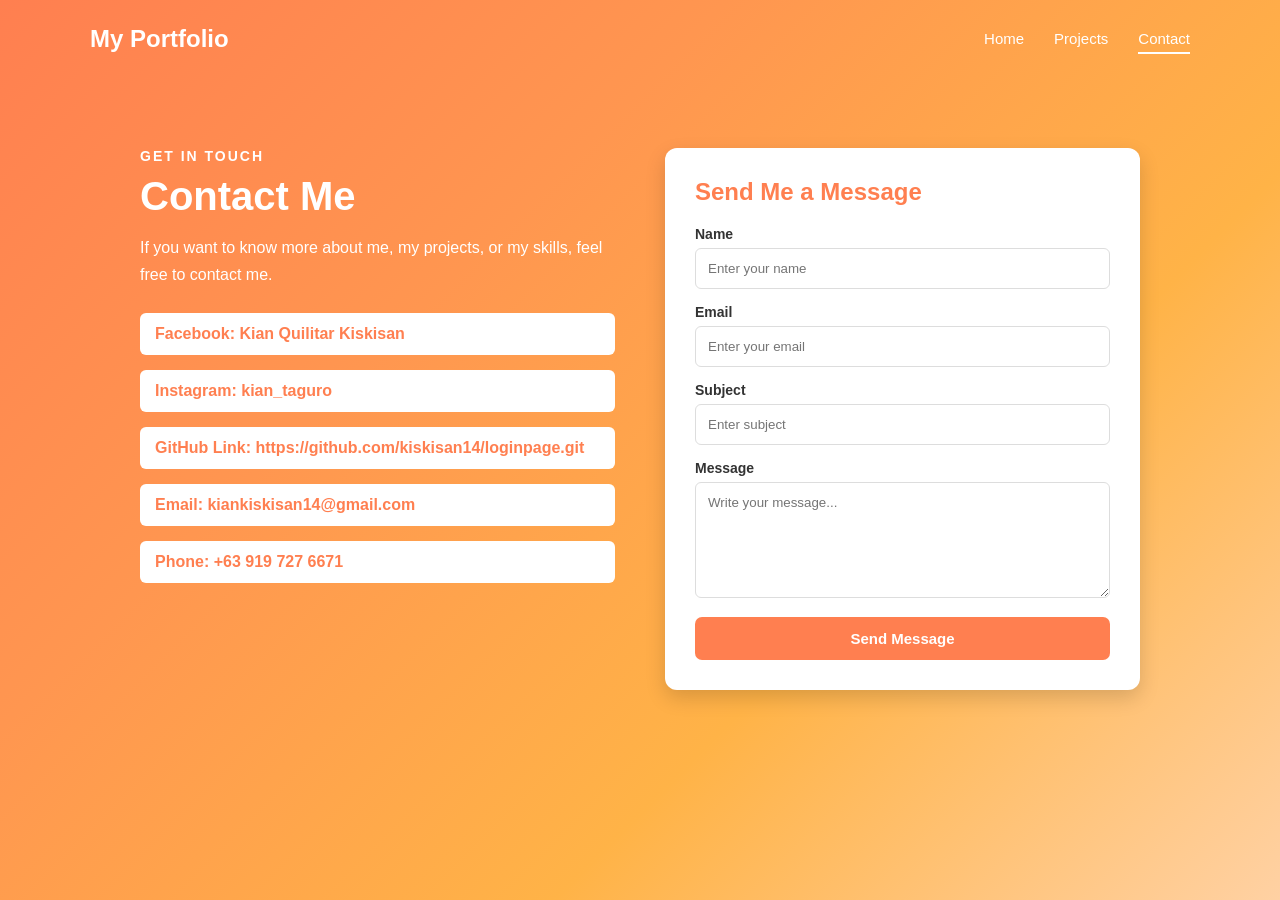
==== html/contact.html @ 3bc83473 "updated" ====
<!DOCTYPE html>
<html lang="en">

<head>
    <meta charset="UTF-8">
    <meta name="viewport" content="width=device-width, initial-scale=1.0">

    <title>My Portfolio | Contact</title>

    <link rel="stylesheet" href="../css/style.css">
</head>

<body>

    <header>

        <nav class="navbar">

            <h2 class="logo">
                My Portfolio
            </h2>


            <ul class="nav-links">

                <li>
                    <a href="home.html">
                        Home
                    </a>
                </li>

                <li>
                    <a href="projects.html">
                        Projects
                    </a>
                </li>

                <li>
                    <a href="contact.html" class="active">
                        Contact
                    </a>
                </li>

            </ul>

        </nav>

    </header>


    <main class="contact-container">


        <div class="contact-info">

            <p class="hello">
                GET IN TOUCH
            </p>


            <h1>
                Contact Me
            </h1>


            <p>
                If you want to know more about me, my projects,
                or my skills, feel free to contact me.
            </p>


            <div class="social-links">

                <a href="#" target="_blank">
                    Facebook: Kian Quilitar Kiskisan
                </a>


                <a href="#" target="_blank">
                    Instagram: kian_taguro
                </a>


                <a href="#" target="_blank">
                    GitHub Link: https://github.com/kiskisan14/loginpage.git
                </a>


                <a href="mailto:your@email.com">
                    Email: kiankiskisan14@gmail.com
                </a>


                <a href="tel:+630000000000">
                    Phone: +63 919 727 6671
                </a>

            </div>

        </div>


        <div class="contact-form">

            <h2>
                Send Me a Message
            </h2>


            <form>

                <div class="form-group">

                    <label for="name">
                        Name
                    </label>

                    <input
                        type="text"
                        id="name"
                        name="name"
                        placeholder="Enter your name"
                        required
                    >

                </div>


                <div class="form-group">

                    <label for="email">
                        Email
                    </label>

                    <input
                        type="email"
                        id="email"
                        name="email"
                        placeholder="Enter your email"
                        required
                    >

                </div>


                <div class="form-group">

                    <label for="subject">
                        Subject
                    </label>

                    <input
                        type="text"
                        id="subject"
                        name="subject"
                        placeholder="Enter subject"
                        required
                    >

                </div>


                <div class="form-group">

                    <label for="message">
                        Message
                    </label>

                    <textarea
                        id="message"
                        name="message"
                        rows="6"
                        placeholder="Write your message..."
                        required
                    ></textarea>

                </div>


                <button type="submit">
                    Send Message
                </button>

            </form>

        </div>

    </main>

</body>

</html>
---- css/style.css ----
* {
    margin: 0;
    padding: 0;
    box-sizing: border-box;
}

body {
    font-family: Arial, sans-serif;
    min-height: 100vh;

    background: linear-gradient(
        135deg,
        #ff7f50,
        #ff9650,
        #ffb347,
        #ffd1a3
    );

    color: #333;
}


/* =========================
   NAVIGATION
========================= */

.navbar {
    width: 90%;
    max-width: 1100px;

    margin: auto;
    padding: 25px 0;

    display: flex;
    justify-content: space-between;
    align-items: center;
}

.logo {
    color: white;
    font-size: 24px;
}

.nav-links {
    display: flex;
    gap: 30px;

    list-style: none;
}

.nav-links a {
    color: white;

    text-decoration: none;

    font-size: 15px;

    transition: 0.3s;
}

.nav-links a:hover,
.nav-links a.active {
    border-bottom: 2px solid white;

    padding-bottom: 5px;
}


/* =========================
   LOGIN PAGE
========================= */

.login-page {
    min-height: 100vh;

    display: flex;
    justify-content: center;
    align-items: center;

    background: linear-gradient(
        135deg,
        #ff7f50,
        #ff9650,
        #ffb347,
        #ffd1a3
    );
}

.login-container {
    width: 100%;

    display: flex;
    justify-content: center;
    align-items: center;

    padding: 20px;
}

.login-box {
    width: 380px;

    background: white;

    padding: 40px;

    border-radius: 15px;

    box-shadow: 0 10px 30px rgba(0, 0, 0, 0.2);
}

.login-box h1 {
    text-align: center;

    color: #333;

    margin-bottom: 8px;
}

.login-box > p {
    text-align: center;

    color: #777;

    margin-bottom: 30px;
}

.input-group {
    margin-bottom: 18px;
}

.input-group label {
    display: block;

    margin-bottom: 7px;

    color: #333;

    font-size: 14px;

    font-weight: bold;
}

.input-group input {
    width: 100%;

    padding: 12px;

    border: 1px solid #ddd;

    border-radius: 7px;

    outline: none;

    font-size: 14px;
}

.input-group input:focus {
    border-color: #ff7f50;
}

.options {
    display: flex;

    justify-content: space-between;
    align-items: center;

    margin-bottom: 20px;

    font-size: 12px;
}

.options a {
    color: #ff7f50;

    text-decoration: none;
}

.options a:hover {
    text-decoration: underline;
}

button {
    cursor: pointer;
}

.login-box button,
.contact-form button {
    width: 100%;

    padding: 13px;

    border: none;

    border-radius: 7px;

    background: #ff7f50;

    color: white;

    font-size: 15px;

    font-weight: bold;

    transition: 0.3s;
}

.login-box button:hover,
.contact-form button:hover {
    background: #e86f45;
}

.register {
    margin-top: 20px;

    text-align: center;

    font-size: 13px;

    color: #777;
}

.register a {
    color: #ff7f50;

    text-decoration: none;

    font-weight: bold;
}


/* =========================
   PROFILE PAGE
========================= */

.hero {
    width: 90%;
    max-width: 1000px;

    min-height: calc(100vh - 90px);

    margin: auto;

    display: flex;
    justify-content: center;
    align-items: center;

    gap: 70px;
}

.profile-image {
    width: 280px;
    height: 280px;

    flex-shrink: 0;

    border-radius: 50%;

    padding: 8px;

    background: white;

    box-shadow: 0 10px 30px rgba(0, 0, 0, 0.2);
}

.profile-image img {
    width: 100%;
    height: 100%;

    object-fit: cover;

    border-radius: 50%;
}

.intro {
    max-width: 550px;
}

.hello {
    color: white;

    font-size: 14px;

    font-weight: bold;

    letter-spacing: 2px;

    margin-bottom: 10px;
}

.intro h1 {
    font-size: 45px;

    color: white;

    margin-bottom: 10px;
}

.intro h2 {
    font-size: 20px;

    color: #fff5ed;

    margin-bottom: 20px;
}

.intro p {
    line-height: 1.7;

    color: white;

    margin-bottom: 15px;
}

.motto {
    font-size: 20px;

    font-weight: bold;

    margin: 20px 0;
}

.button {
    display: inline-block;

    padding: 12px 25px;

    background: white;

    color: #ff7f50;

    border-radius: 6px;

    text-decoration: none;

    font-weight: bold;

    transition: 0.3s;
}

.button:hover {
    background: #333;

    color: white;
}


/* =========================
   GENERAL CONTENT
========================= */

.content {
    width: 90%;
    max-width: 1100px;

    margin: 50px auto;
}

.page-title {
    text-align: center;

    margin-bottom: 35px;
}

.page-title h1 {
    color: white;

    font-size: 35px;

    margin-bottom: 10px;
}

.page-title p:last-child {
    color: white;
}


/* =========================
   PROJECT CARDS
========================= */

.project-cards {
    display: grid;

    grid-template-columns: repeat(3, 1fr);

    gap: 25px;
}

.project-card {
    background: white;

    border-radius: 12px;

    overflow: hidden;

    box-shadow: 0 8px 20px rgba(0, 0, 0, 0.15);

    transition: 0.3s;
}

.project-card:hover {
    transform: translateY(-8px);
}

.project-image {
    width: 100%;

    height: 200px;

    display: block;

    object-fit: cover;
}

.project-content {
    padding: 22px;
}

.project-content h2 {
    color: #ff7f50;

    margin-bottom: 10px;
}

.project-content p {
    color: #666;

    line-height: 1.6;

    margin-bottom: 15px;
}


/* =========================
   TAGS
========================= */

.tags {
    display: flex;

    flex-wrap: wrap;

    gap: 8px;
}

.tags span {
    background: #fff0e8;

    color: #ff7f50;

    padding: 5px 10px;

    border-radius: 20px;

    font-size: 12px;
}


/* =========================
   SKILLS & HOBBIES
========================= */

.section {
    margin-top: 70px;
}

.cards {
    display: grid;

    grid-template-columns: repeat(3, 1fr);

    gap: 25px;
}

.card {
    background: white;

    padding: 25px;

    border-radius: 12px;

    box-shadow: 0 8px 20px rgba(0, 0, 0, 0.15);

    transition: 0.3s;
}

.card:hover {
    transform: translateY(-5px);
}

.card-icon {
    font-size: 35px;

    margin-bottom: 15px;
}

.card h2 {
    color: #ff7f50;

    margin-bottom: 10px;
}

.card p {
    color: #666;

    line-height: 1.6;
}

.skill-list {
    list-style: none;
}

.skill-list li {
    padding: 7px 0;

    color: #666;

    border-bottom: 1px solid #eee;
}


/* =========================
   CONTACT PAGE
========================= */

.contact-container {
    width: 90%;
    max-width: 1000px;

    margin: 70px auto;

    display: grid;

    grid-template-columns: 1fr 1fr;

    gap: 50px;
}

.contact-info h1 {
    font-size: 40px;

    color: white;

    margin-bottom: 15px;
}

.contact-info > p:not(.hello) {
    color: white;

    line-height: 1.7;

    margin-bottom: 25px;
}

.social-links {
    display: flex;

    flex-direction: column;

    gap: 15px;
}

.social-links a {
    display: block;

    padding: 12px 15px;

    background: white;

    color: #ff7f50;

    border-radius: 6px;

    text-decoration: none;

    font-weight: bold;

    transition: 0.3s;
}

.social-links a:hover {
    background: #333;

    color: white;
}


/* =========================
   CONTACT FORM
========================= */

.contact-form {
    background: white;

    padding: 30px;

    border-radius: 12px;

    box-shadow: 0 8px 20px rgba(0, 0, 0, 0.15);
}

.contact-form h2 {
    color: #ff7f50;

    margin-bottom: 20px;
}

.form-group {
    margin-bottom: 15px;
}

.form-group label {
    display: block;

    margin-bottom: 6px;

    font-size: 14px;

    font-weight: bold;
}

.form-group input,
.form-group textarea {
    width: 100%;

    padding: 12px;

    border: 1px solid #ddd;

    border-radius: 6px;

    outline: none;

    font-family: Arial, sans-serif;
}

.form-group input:focus,
.form-group textarea:focus {
    border-color: #ff7f50;
}

.form-group textarea {
    resize: vertical;
}


/* =========================
   RESPONSIVE DESIGN
========================= */

@media (max-width: 800px) {

    .navbar {
        flex-direction: column;

        gap: 15px;
    }

    .hero {
        flex-direction: column;

        text-align: center;

        gap: 30px;

        padding: 40px 0;
    }

    .intro h1 {
        font-size: 35px;
    }

    .project-cards,
    .cards {
        grid-template-columns: 1fr;
    }

    .contact-container {
        grid-template-columns: 1fr;

        margin: 40px auto;
    }

}

@media (max-width: 500px) {

    .profile-image {
        width: 220px;

        height: 220px;
    }

    .intro h1 {
        font-size: 30px;
    }

    .nav-links {
        gap: 15px;
    }

    .login-box {
        padding: 30px 25px;
    }

}
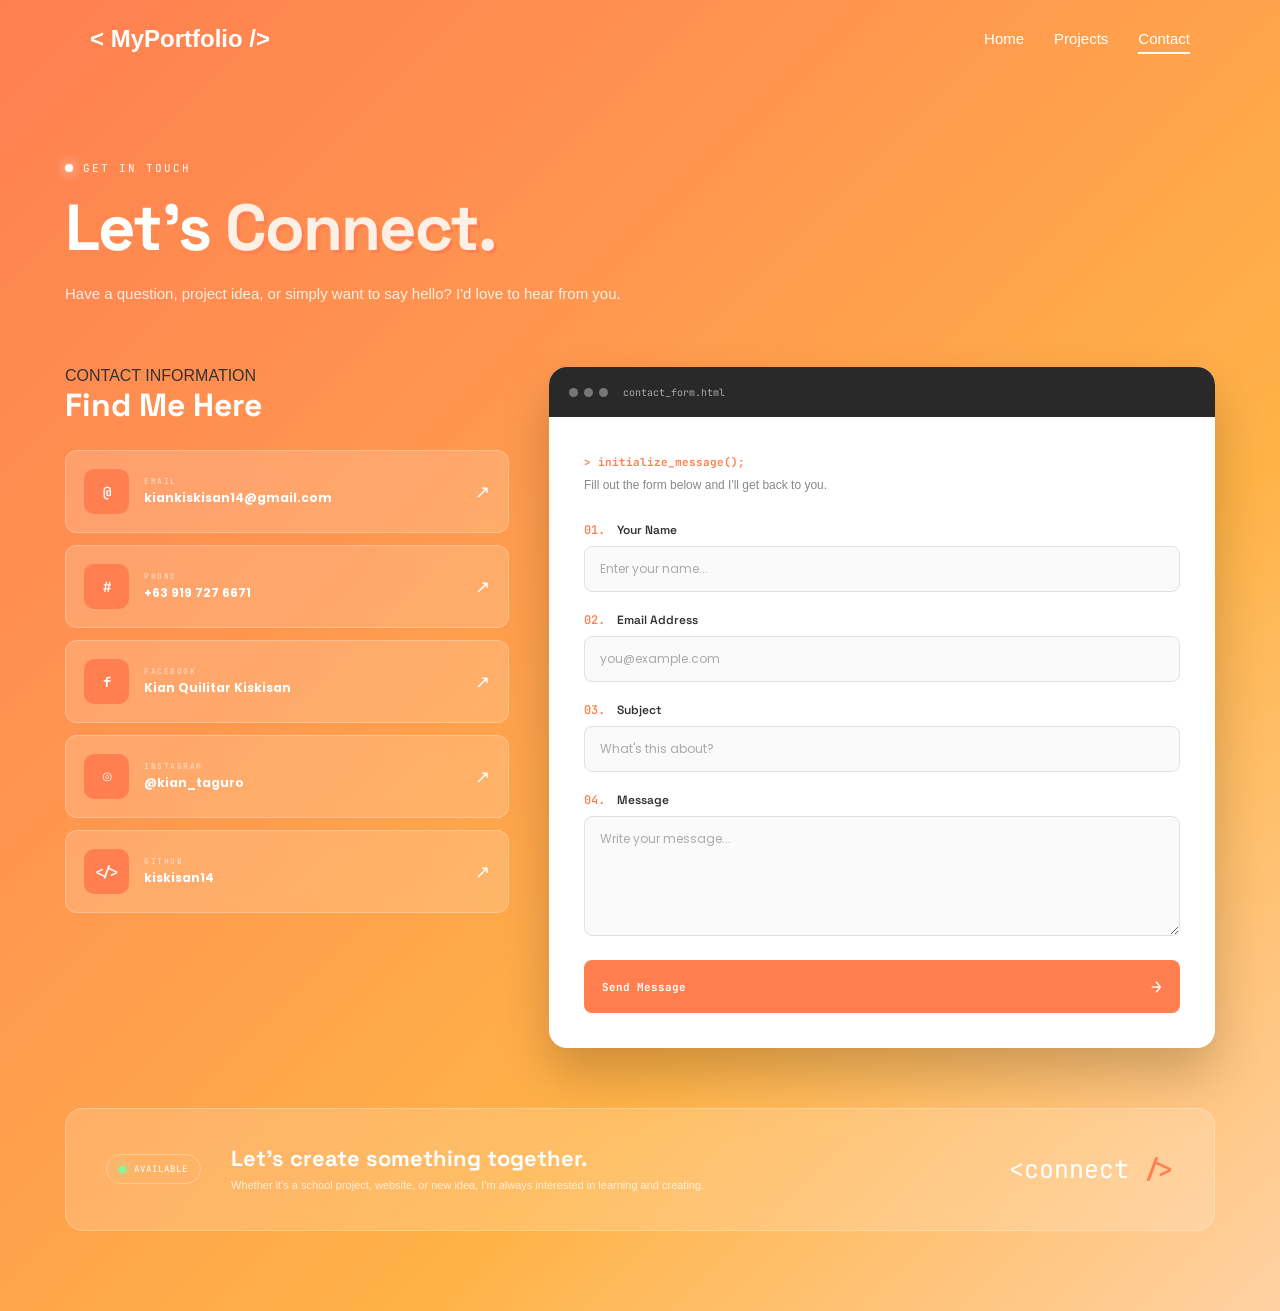
==== commit c6254512: "mao najud ni" ====
--- a/html/contact.html
+++ b/html/contact.html
@@ -2,43 +2,92 @@
 <html lang="en">
 
 <head>
+
     <meta charset="UTF-8">
-    <meta name="viewport" content="width=device-width, initial-scale=1.0">
+
+    <meta
+        name="viewport"
+        content="width=device-width, initial-scale=1.0"
+    >
 
     <title>My Portfolio | Contact</title>
 
-    <link rel="stylesheet" href="../css/style.css">
+
+    <link rel="preconnect" href="https://fonts.googleapis.com">
+
+    <link
+        rel="preconnect"
+        href="https://fonts.gstatic.com"
+        crossorigin
+    >
+
+    <link
+        href="https://fonts.googleapis.com/css2?family=JetBrains+Mono:wght@400;500;600;700&family=Poppins:wght@300;400;500;600;700&family=Space+Grotesk:wght@400;500;600;700&display=swap"
+        rel="stylesheet"
+    >
+
+
+    <link
+        rel="stylesheet"
+        href="../css/style.css"
+    >
+
+
+
+    <link
+        rel="stylesheet"
+        href="../css/contact.css"
+    >
+
 </head>
 
+
 <body>
 
+
+
     <header>
 
         <nav class="navbar">
 
             <h2 class="logo">
-                My Portfolio
+
+                <span>&lt;</span>
+                MyPortfolio
+                <span>/&gt;</span>
+
             </h2>
 
 
             <ul class="nav-links">
 
                 <li>
+
                     <a href="home.html">
                         Home
                     </a>
+
                 </li>
 
+
                 <li>
+
                     <a href="projects.html">
                         Projects
                     </a>
+
                 </li>
 
+
                 <li>
-                    <a href="contact.html" class="active">
+
+                    <a
+                        href="contact.html"
+                        class="active"
+                    >
                         Contact
                     </a>
+
                 </li>
 
             </ul>
@@ -48,145 +97,431 @@
     </header>
 
 
-    <main class="contact-container">
-
-
-        <div class="contact-info">
-
-            <p class="hello">
+
+    <main class="contact-page">
+
+
+        <section class="contact-hero">
+
+
+            <div class="contact-label">
+
+                <span></span>
+
                 GET IN TOUCH
+
+            </div>
+
+
+            <h1>
+
+                Let's
+                <span>Connect.</span>
+
+            </h1>
+
+
+            <p>
+
+                Have a question, project idea, or simply want
+                to say hello? I'd love to hear from you.
+
             </p>
 
 
-            <h1>
-                Contact Me
-            </h1>
-
-
-            <p>
-                If you want to know more about me, my projects,
-                or my skills, feel free to contact me.
-            </p>
-
-
-            <div class="social-links">
-
-                <a href="#" target="_blank">
-                    Facebook: Kian Quilitar Kiskisan
+        </section>
+
+
+
+        <section class="contact-grid">
+
+
+
+            <div class="contact-details">
+
+
+                <div class="details-heading">
+
+                    <p class="section-label">
+                        CONTACT INFORMATION
+                    </p>
+
+                    <h2>
+                        Find Me Here
+                    </h2>
+
+                </div>
+
+
+                <a
+                    href="mailto:kiankiskisan14@gmail.com"
+                    class="contact-card"
+                >
+
+                    <div class="contact-icon">
+                        @
+                    </div>
+
+
+                    <div class="contact-card-content">
+
+                        <span>
+                            EMAIL
+                        </span>
+
+                        <strong>
+                            kiankiskisan14@gmail.com
+                        </strong>
+
+                    </div>
+
+
+                    <div class="contact-arrow">
+                        ↗
+                    </div>
+
                 </a>
 
 
-                <a href="#" target="_blank">
-                    Instagram: kian_taguro
+
+                <a
+                    href="tel:+639197276671"
+                    class="contact-card"
+                >
+
+                    <div class="contact-icon">
+                        #
+                    </div>
+
+
+                    <div class="contact-card-content">
+
+                        <span>
+                            PHONE
+                        </span>
+
+                        <strong>
+                            +63 919 727 6671
+                        </strong>
+
+                    </div>
+
+
+                    <div class="contact-arrow">
+                        ↗
+                    </div>
+
                 </a>
 
 
-                <a href="#" target="_blank">
-                    GitHub Link: https://github.com/kiskisan14/loginpage.git
+                <a
+                    href="#"
+                    target="_blank"
+                    class="contact-card"
+                >
+
+                    <div class="contact-icon">
+                        f
+                    </div>
+
+
+                    <div class="contact-card-content">
+
+                        <span>
+                            FACEBOOK
+                        </span>
+
+                        <strong>
+                            Kian Quilitar Kiskisan
+                        </strong>
+
+                    </div>
+
+
+                    <div class="contact-arrow">
+                        ↗
+                    </div>
+
                 </a>
 
 
-                <a href="mailto:your@email.com">
-                    Email: kiankiskisan14@gmail.com
+                <a
+                    href="#"
+                    target="_blank"
+                    class="contact-card"
+                >
+
+                    <div class="contact-icon">
+                        ◎
+                    </div>
+
+
+                    <div class="contact-card-content">
+
+                        <span>
+                            INSTAGRAM
+                        </span>
+
+                        <strong>
+                            @kian_taguro
+                        </strong>
+
+                    </div>
+
+
+                    <div class="contact-arrow">
+                        ↗
+                    </div>
+
                 </a>
 
 
-                <a href="tel:+630000000000">
-                    Phone: +63 919 727 6671
+                <a
+                    href="https://github.com/kiskisan14/loginpage.git"
+                    target="_blank"
+                    class="contact-card"
+                >
+
+                    <div class="contact-icon">
+                        &lt;/&gt;
+                    </div>
+
+
+                    <div class="contact-card-content">
+
+                        <span>
+                            GITHUB
+                        </span>
+
+                        <strong>
+                            kiskisan14
+                        </strong>
+
+                    </div>
+
+
+                    <div class="contact-arrow">
+                        ↗
+                    </div>
+
                 </a>
 
+
             </div>
 
-        </div>
-
-
-        <div class="contact-form">
-
-            <h2>
-                Send Me a Message
-            </h2>
-
-
-            <form>
-
-                <div class="form-group">
-
-                    <label for="name">
-                        Name
-                    </label>
-
-                    <input
-                        type="text"
-                        id="name"
-                        name="name"
-                        placeholder="Enter your name"
-                        required
-                    >
+
+            <div class="message-box">
+
+
+                <div class="terminal-header">
+
+                    <div class="terminal-dots">
+
+                        <span></span>
+                        <span></span>
+                        <span></span>
+
+                    </div>
+
+
+                    <p>
+                        contact_form.html
+                    </p>
 
                 </div>
 
 
-                <div class="form-group">
-
-                    <label for="email">
-                        Email
-                    </label>
-
-                    <input
-                        type="email"
-                        id="email"
-                        name="email"
-                        placeholder="Enter your email"
-                        required
-                    >
+
+                <div class="message-content">
+
+
+                    <div class="form-intro">
+
+                        <span>
+                            &gt; initialize_message();
+                        </span>
+
+                        <p>
+                            Fill out the form below and
+                            I'll get back to you.
+                        </p>
+
+                    </div>
+
+
+
+                    <form>
+
+
+                        <div class="form-group">
+
+                            <label for="name">
+
+                                <span>
+                                    01.
+                                </span>
+
+                                Your Name
+
+                            </label>
+
+
+                            <input
+                                type="text"
+                                id="name"
+                                name="name"
+                                placeholder="Enter your name..."
+                                required
+                            >
+
+                        </div>
+
+
+                        <div class="form-group">
+
+                            <label for="email">
+
+                                <span>
+                                    02.
+                                </span>
+
+                                Email Address
+
+                            </label>
+
+
+                            <input
+                                type="email"
+                                id="email"
+                                name="email"
+                                placeholder="you@example.com"
+                                required
+                            >
+
+                        </div>
+
+
+
+                        <div class="form-group">
+
+                            <label for="subject">
+
+                                <span>
+                                    03.
+                                </span>
+
+                                Subject
+
+                            </label>
+
+
+                            <input
+                                type="text"
+                                id="subject"
+                                name="subject"
+                                placeholder="What's this about?"
+                                required
+                            >
+
+                        </div>
+
+
+
+                        <div class="form-group">
+
+                            <label for="message">
+
+                                <span>
+                                    04.
+                                </span>
+
+                                Message
+
+                            </label>
+
+
+                            <textarea
+                                id="message"
+                                name="message"
+                                rows="5"
+                                placeholder="Write your message..."
+                                required
+                            ></textarea>
+
+                        </div>
+
+
+
+                        <button
+                            type="submit"
+                            class="send-button"
+                        >
+
+                            Send Message
+
+                            <span>
+                                →
+                            </span>
+
+                        </button>
+
+
+                    </form>
 
                 </div>
 
-
-                <div class="form-group">
-
-                    <label for="subject">
-                        Subject
-                    </label>
-
-                    <input
-                        type="text"
-                        id="subject"
-                        name="subject"
-                        placeholder="Enter subject"
-                        required
-                    >
-
-                </div>
-
-
-                <div class="form-group">
-
-                    <label for="message">
-                        Message
-                    </label>
-
-                    <textarea
-                        id="message"
-                        name="message"
-                        rows="6"
-                        placeholder="Write your message..."
-                        required
-                    ></textarea>
-
-                </div>
-
-
-                <button type="submit">
-                    Send Message
-                </button>
-
-            </form>
-
-        </div>
+            </div>
+
+
+        </section>
+
+
+        <section class="availability">
+
+
+            <div class="availability-status">
+
+                <span></span>
+
+                AVAILABLE
+
+            </div>
+
+
+            <div class="availability-text">
+
+                <h2>
+                    Let's create something together.
+                </h2>
+
+                <p>
+                    Whether it's a school project,
+                    website, or new idea, I'm always
+                    interested in learning and creating.
+                </p>
+
+            </div>
+
+
+            <div class="availability-code">
+
+                <span>
+                    &lt;connect
+                </span>
+
+                <strong>
+                    /&gt;
+                </strong>
+
+            </div>
+
+
+        </section>
+
 
     </main>
 
+
 </body>
 
 </html>
--- a/css/style.css
+++ b/css/style.css
@@ -1,3 +1,7 @@
+html {
+    scroll-behavior: smooth;
+}
+
 * {
     margin: 0;
     padding: 0;
--- a/css/contact.css
+++ b/css/contact.css
@@ -0,0 +1,707 @@
+
+
+.contact-page {
+
+    width: 90%;
+
+    max-width: 1150px;
+
+    margin: auto;
+
+    padding-bottom: 80px;
+
+}
+
+
+
+
+.contact-hero {
+
+    padding: 80px 0 60px;
+
+}
+
+
+.contact-label {
+
+    display: inline-flex;
+
+    align-items: center;
+
+    gap: 10px;
+
+    color: white;
+
+    font-family: 'JetBrains Mono', monospace;
+
+    font-size: 11px;
+
+    letter-spacing: 2px;
+
+    margin-bottom: 20px;
+
+}
+
+
+.contact-label span {
+
+    width: 8px;
+
+    height: 8px;
+
+    border-radius: 50%;
+
+    background: white;
+
+    box-shadow: 0 0 12px white;
+
+}
+
+
+.contact-hero h1 {
+
+    color: white;
+
+    font-family: 'Space Grotesk', sans-serif;
+
+    font-size: 65px;
+
+    line-height: 1;
+
+    letter-spacing: -2px;
+
+    margin-bottom: 20px;
+
+}
+
+
+.contact-hero h1 span {
+
+    color: #fff0e5;
+
+    text-shadow: 3px 3px 0 #ff7f50;
+
+}
+
+
+.contact-hero > p {
+
+    max-width: 600px;
+
+    color: rgba(255, 255, 255, 0.85);
+
+    font-size: 15px;
+
+    line-height: 1.8;
+
+}
+
+
+
+.contact-grid {
+
+    display: grid;
+
+    grid-template-columns: 0.8fr 1.2fr;
+
+    gap: 40px;
+
+    align-items: start;
+
+}
+
+
+
+.details-heading {
+
+    margin-bottom: 25px;
+
+}
+
+
+.details-heading h2 {
+
+    color: white;
+
+    font-family: 'Space Grotesk', sans-serif;
+
+    font-size: 32px;
+
+}
+
+
+
+.contact-card {
+
+    display: flex;
+
+    align-items: center;
+
+    gap: 15px;
+
+    padding: 18px;
+
+    margin-bottom: 12px;
+
+    text-decoration: none;
+
+    background: rgba(255, 255, 255, 0.16);
+
+    border: 1px solid rgba(255, 255, 255, 0.25);
+
+    border-radius: 12px;
+
+    backdrop-filter: blur(8px);
+
+    transition: 0.3s;
+
+}
+
+
+.contact-card:hover {
+
+    background: white;
+
+    transform: translateX(7px);
+
+}
+
+
+.contact-icon {
+
+    min-width: 45px;
+
+    height: 45px;
+
+    display: flex;
+
+    justify-content: center;
+
+    align-items: center;
+
+    background: #ff7f50;
+
+    color: white;
+
+    border-radius: 10px;
+
+    font-family: 'JetBrains Mono', monospace;
+
+    font-size: 14px;
+
+    font-weight: bold;
+
+}
+
+
+.contact-card-content {
+
+    display: flex;
+
+    flex-direction: column;
+
+    gap: 3px;
+
+    overflow: hidden;
+
+}
+
+
+.contact-card-content span {
+
+    color: rgba(255, 255, 255, 0.65);
+
+    font-family: 'JetBrains Mono', monospace;
+
+    font-size: 8px;
+
+    letter-spacing: 1.5px;
+
+}
+
+
+.contact-card-content strong {
+
+    color: white;
+
+    font-family: 'Poppins', sans-serif;
+
+    font-size: 12px;
+
+    white-space: nowrap;
+
+    overflow: hidden;
+
+    text-overflow: ellipsis;
+
+}
+
+
+.contact-card:hover .contact-card-content span {
+
+    color: #999;
+
+}
+
+
+.contact-card:hover .contact-card-content strong {
+
+    color: #222;
+
+}
+
+
+.contact-arrow {
+
+    margin-left: auto;
+
+    color: white;
+
+    font-size: 18px;
+
+}
+
+
+.contact-card:hover .contact-arrow {
+
+    color: #ff7f50;
+
+}
+
+
+
+.message-box {
+
+    overflow: hidden;
+
+    background: white;
+
+    border-radius: 18px;
+
+    box-shadow:
+        0 25px 50px rgba(0, 0, 0, 0.2);
+
+}
+
+
+
+.terminal-header {
+
+    height: 50px;
+
+    display: flex;
+
+    align-items: center;
+
+    gap: 15px;
+
+    padding: 0 20px;
+
+    background: #292929;
+
+}
+
+
+.terminal-dots {
+
+    display: flex;
+
+    gap: 6px;
+
+}
+
+
+.terminal-dots span {
+
+    width: 9px;
+
+    height: 9px;
+
+    border-radius: 50%;
+
+    background: #777;
+
+}
+
+
+.terminal-header p {
+
+    color: #aaa;
+
+    font-family: 'JetBrains Mono', monospace;
+
+    font-size: 10px;
+
+}
+
+
+
+.message-content {
+
+    padding: 35px;
+
+}
+
+
+.form-intro {
+
+    margin-bottom: 30px;
+
+}
+
+
+.form-intro span {
+
+    color: #ff7f50;
+
+    font-family: 'JetBrains Mono', monospace;
+
+    font-size: 11px;
+
+    font-weight: bold;
+
+}
+
+
+.form-intro p {
+
+    color: #888;
+
+    font-size: 12px;
+
+    margin-top: 8px;
+
+}
+
+
+
+.form-group {
+
+    margin-bottom: 20px;
+
+}
+
+
+.form-group label {
+
+    display: block;
+
+    color: #333;
+
+    font-family: 'Space Grotesk', sans-serif;
+
+    font-size: 12px;
+
+    font-weight: 600;
+
+    margin-bottom: 8px;
+
+}
+
+
+.form-group label span {
+
+    color: #ff7f50;
+
+    font-family: 'JetBrains Mono', monospace;
+
+    margin-right: 5px;
+
+}
+
+
+.form-group input,
+.form-group textarea {
+
+    width: 100%;
+
+    box-sizing: border-box;
+
+    padding: 13px 15px;
+
+    border: 1px solid #e2e2e2;
+
+    border-radius: 8px;
+
+    background: #fafafa;
+
+    color: #333;
+
+    font-family: 'Poppins', sans-serif;
+
+    font-size: 12px;
+
+    outline: none;
+
+    transition: 0.3s;
+
+}
+
+
+.form-group textarea {
+
+    resize: vertical;
+
+    min-height: 120px;
+
+}
+
+
+.form-group input:focus,
+.form-group textarea:focus {
+
+    border-color: #ff7f50;
+
+    background: white;
+
+    box-shadow:
+        0 0 0 3px rgba(255, 127, 80, 0.12);
+
+}
+
+
+.form-group input::placeholder,
+.form-group textarea::placeholder {
+
+    color: #aaa;
+
+}
+
+
+
+
+.send-button {
+
+    width: 100%;
+
+    display: flex;
+
+    justify-content: space-between;
+
+    align-items: center;
+
+    padding: 15px 18px;
+
+    border: none;
+
+    border-radius: 8px;
+
+    background: #ff7f50;
+
+    color: white;
+
+    font-family: 'JetBrains Mono', monospace;
+
+    font-size: 11px;
+
+    font-weight: bold;
+
+    cursor: pointer;
+
+    transition: 0.3s;
+
+}
+
+
+.send-button:hover {
+
+    background: #333;
+
+    transform: translateY(-2px);
+
+}
+
+
+.send-button span {
+
+    font-size: 18px;
+
+}
+
+
+
+.availability {
+
+    display: flex;
+
+    align-items: center;
+
+    gap: 30px;
+
+    margin-top: 60px;
+
+    padding: 35px 40px;
+
+    border-radius: 18px;
+
+    background: rgba(255, 255, 255, 0.16);
+
+    border: 1px solid rgba(255, 255, 255, 0.25);
+
+    backdrop-filter: blur(10px);
+
+}
+
+
+.availability-status {
+
+    display: flex;
+
+    align-items: center;
+
+    gap: 8px;
+
+    padding: 8px 12px;
+
+    border: 1px solid rgba(255, 255, 255, 0.3);
+
+    border-radius: 30px;
+
+    color: white;
+
+    font-family: 'JetBrains Mono', monospace;
+
+    font-size: 9px;
+
+    letter-spacing: 1px;
+
+}
+
+
+.availability-status span {
+
+    width: 7px;
+
+    height: 7px;
+
+    border-radius: 50%;
+
+    background: #7cff9b;
+
+    box-shadow: 0 0 10px #7cff9b;
+
+}
+
+
+.availability-text {
+
+    flex: 1;
+
+}
+
+
+.availability-text h2 {
+
+    color: white;
+
+    font-family: 'Space Grotesk', sans-serif;
+
+    font-size: 22px;
+
+    margin-bottom: 5px;
+
+}
+
+
+.availability-text p {
+
+    color: rgba(255, 255, 255, 0.75);
+
+    font-size: 11px;
+
+    line-height: 1.6;
+
+}
+
+
+.availability-code {
+
+    color: white;
+
+    font-family: 'JetBrains Mono', monospace;
+
+    font-size: 25px;
+
+}
+
+
+.availability-code strong {
+
+    color: #ff7f50;
+
+}
+
+
+/* =================================
+   RESPONSIVE
+================================= */
+
+@media (max-width: 850px) {
+
+    .contact-grid {
+
+        grid-template-columns: 1fr;
+
+    }
+
+
+    .contact-details {
+
+        order: 2;
+
+    }
+
+
+    .message-box {
+
+        order: 1;
+
+    }
+
+
+    .availability {
+
+        flex-wrap: wrap;
+
+    }
+
+
+    .availability-code {
+
+        display: none;
+
+    }
+
+}
+
+
+@media (max-width: 600px) {
+
+    .contact-hero {
+
+        padding: 50px 0 40px;
+
+    }
+
+
+    .contact-hero h1 {
+
+        font-size: 45px;
+
+    }
+
+
+    .message-content {
+
+        padding: 25px;
+
+    }
+
+
+    .availability {
+
+        padding: 25px;
+
+    }
+
+}
